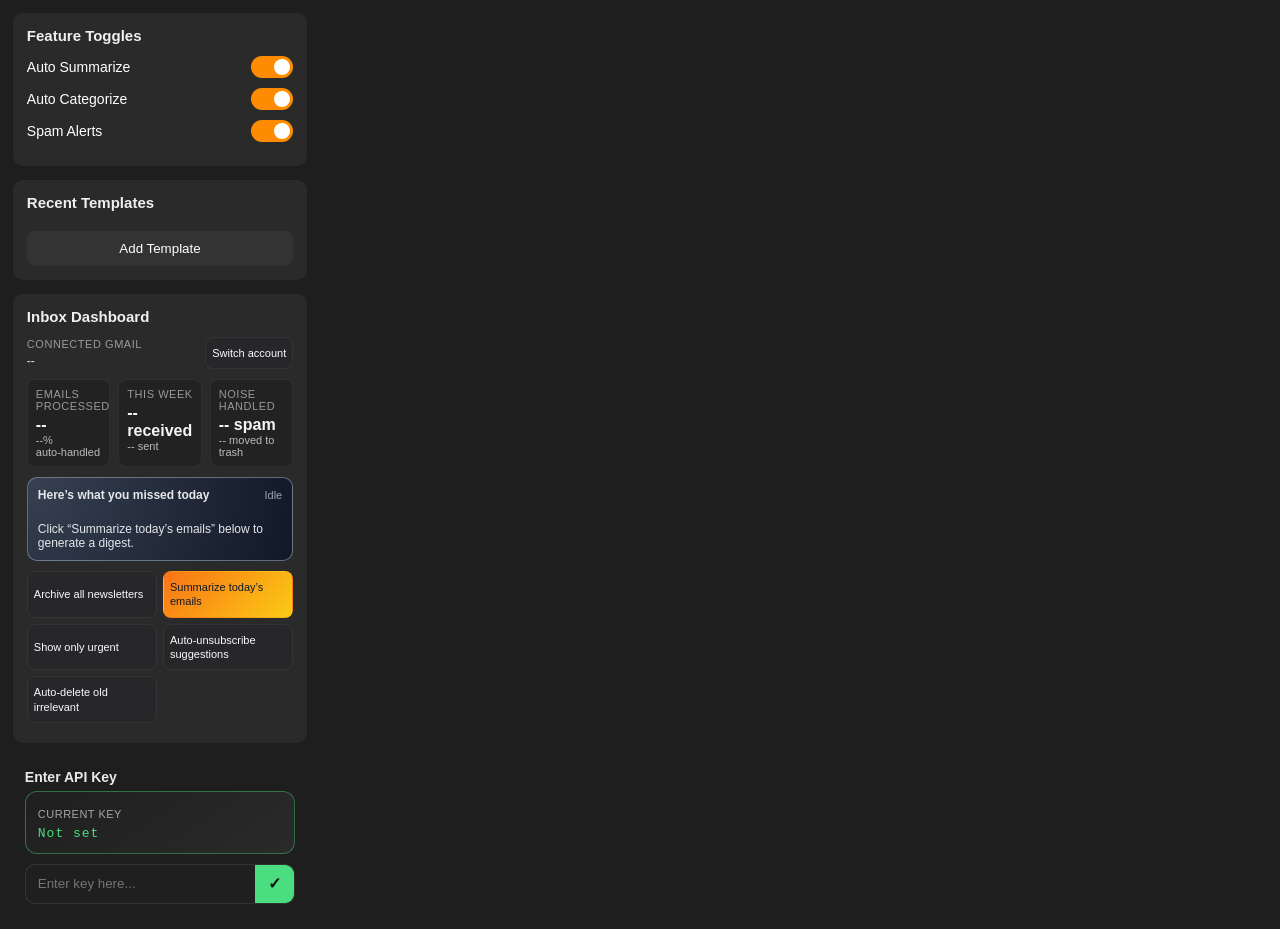
==== popup/popup.html @ d18fc06d "feat + perf: prototype completed" ====
<!DOCTYPE html>
<html lang="en">

<head>
    <meta charset="UTF-8">
    <title>InboxZero AI</title>
    <link rel="stylesheet" href="popup.css">
</head>

<body>
    <div class="container">

        <!-- TOGGLES -->
        <div class="section">
            <h2>Feature Toggles</h2>

            <div class="toggle-row">
                <span>Auto Summarize</span>
                <label class="switch">
                    <input type="checkbox" id="toggleSummarize" checked>
                    <span class="slider"></span>
                </label>
            </div>

            <div class="toggle-row">
                <span>Auto Categorize</span>
                <label class="switch">
                    <input type="checkbox" id="toggleCategorize" checked>
                    <span class="slider"></span>
                </label>
            </div>

            <div class="toggle-row">
                <span>Spam Alerts</span>
                <label class="switch">
                    <input type="checkbox" id="toggleSpam" checked>
                    <span class="slider"></span>
                </label>
            </div>
        </div>
        <!-- TEMPLATES -->
        <div class="section">
            <h2>Recent Templates</h2>

            <div class="template-list" id="templateList"></div>

            <div class="template-area">

                <button class="template-btn" id="addTemplateBtn">Add Template</button>

                <div class="template-wrap" id="addTemplateWrap">
                    <input id="templateInput" class="template-input" placeholder="Type template text here...">
                    <button class="template-send" id="saveTemplate">✓</button>
                    <button class="template-cancel" id="cancelTemplate">✕</button>
                </div>

            </div>
        </div>

        <!-- STATS / DASHBOARD -->
        <div class="section">
            <h2>Inbox Dashboard</h2>

            <div class="account-row">
                <div class="account-left">
                    <div class="metric-label">Connected Gmail</div>
                    <div id="connectedEmail" class="account-email">--</div>
                </div>
                <button id="switchGmailBtn" class="qa-btn">Switch account</button>
            </div>

            <div class="metrics-grid">
                <div class="metric-card">
                    <div class="metric-label">Emails processed</div>
                    <div id="metricEmailsProcessed" class="metric-value">--</div>
                    <div id="metricAutoHandled" class="metric-sub">--% auto‑handled</div>
                </div>
                <div class="metric-card">
                    <div class="metric-label">This week</div>
                    <div id="metricWeekReceived" class="metric-value">-- received</div>
                    <div id="metricWeekSent" class="metric-sub">-- sent</div>
                </div>
                <div class="metric-card">
                    <div class="metric-label">Noise handled</div>
                    <div id="metricSpam" class="metric-value">-- spam</div>
                    <div id="metricTrash" class="metric-sub">-- moved to trash</div>
                </div>
            </div>

            <div class="ai-panel">
                <div class="ai-panel-header">
                    <span class="ai-title">Here’s what you missed today</span>
                    <span id="aiSummaryStatus" class="ai-status">Idle</span>
                </div>
                <div id="aiSummaryBody" class="ai-body">
                    Click “Summarize today’s emails” below to generate a digest.
                </div>
            </div>

            <div class="quick-actions">
                <button id="actionArchiveNewsletters" class="qa-btn">Archive all newsletters</button>
                <button id="actionSummarizeToday" class="qa-btn primary">Summarize today’s emails</button>
                <button id="actionShowUrgent" class="qa-btn">Show only urgent</button>
                <button id="actionAutoUnsub" class="qa-btn">Auto‑unsubscribe suggestions</button>
                <button id="actionAutoDeleteOld" class="qa-btn">Auto‑delete old irrelevant</button>
            </div>

            <div id="dashboardStatus" class="dashboard-status"></div>
        </div>

        <!-- API -->
        <div class="api-section">
            <div class="api-header">
                <h3>Enter API Key</h3>
            </div>

            <!-- Stylish key display -->
            <div id="keyContainer" class="key-container">
                <span class="key-label">Current Key</span>
                <div id="keyDisplay" class="key-display">
                    Not set
                </div>
            </div>

            <!-- Input row -->
            <div class="api-input-row">
                <input id="apiInput" class="api-input" placeholder="Enter key here...">
                <button id="saveKey" class="api-send">✓</button>
            </div>
        </div>

    </div>
    <script src="popup.js"></script>
</body>

</html>
---- popup/popup.css ----
body {
    margin: 0;
    width: 320px;
    font-family: Arial, sans-serif;
    background: #1e1e1e;
    color: #fff;
    border-radius: 3mm;
}

.container {
    padding: 1vw;
}

.section {
    background: #2a2a2a;
    border-radius: 10px;
    padding: 14px;
    margin-bottom: 14px;
}

.section h2 {
    margin: 0 0 12px;
    font-size: 15px;
    font-weight: 600;
    color: #f0f0f0;
}

.toggle-row {
    display: flex;
    justify-content: space-between;
    align-items: center;
    margin: 10px 0;
    font-size: 14px;
}

/* SWITCH */
.switch {
    position: relative;
    width: 42px;
    height: 22px;
}

.switch input {
    display: none;
}

.slider {
    position: absolute;
    inset: 0;
    background: #555;
    border-radius: 34px;
    transition: .35s;
    cursor: pointer;
}

.slider:before {
    content: "";
    position: absolute;
    height: 16px;
    width: 16px;
    left: 3px;
    bottom: 3px;
    background: white;
    border-radius: 50%;
    transition: .35s;
}

input:checked+.slider {
    background: #ff8c00;
}

input:checked+.slider:before {
    transform: translateX(20px);
}

/* TEMPLATE LIST */
.template-list {
    max-height: 140px;
    overflow-y: auto;
    padding-right: 4px;
}

.template-box {
    position: relative;
    background: #333;
    border-radius: 8px;
    padding: 10px;
    margin-bottom: 8px;
    font-size: 13px;
    white-space: nowrap;
    overflow: hidden;
    text-overflow: ellipsis;
    cursor: pointer;
    transition: background .2s, box-shadow .25s, font-weight .2s, border .2s;
    border: 1px solid transparent;
}

.template-box::after {
    content: "";
    position: absolute;
    top: 0;
    left: -100%;
    width: 60%;
    height: 100%;
    background: linear-gradient(120deg,
            transparent,
            rgba(255, 255, 255, .18),
            transparent);
    transition: left 1.5s ease;
}

.template-box:hover {
    background: #3d3d3d;
    font-weight: bold;
    box-shadow: 0 0 8px rgba(255, 255, 255, .12);
    border: 1px solid rgba(255, 255, 255, .08);
}

.template-box:hover::after {
    left: 140%;
}

/* Scrollbar */
.template-list::-webkit-scrollbar {
    width: 6px;
}

.template-list::-webkit-scrollbar-thumb {
    background: #555;
    border-radius: 6px;
}

/* Stats */
.placeholder {
    font-size: 13px;
    color: #bbb;
}

/* DASHBOARD */
.metrics-grid {
    display: grid;
    grid-template-columns: repeat(3, minmax(0, 1fr));
    gap: 8px;
    margin-bottom: 10px;
}

.metric-card {
    background: #222;
    border-radius: 8px;
    padding: 8px;
    border: 1px solid rgba(255,255,255,0.06);
}

.metric-label {
    font-size: 11px;
    text-transform: uppercase;
    letter-spacing: .05em;
    color: #999;
    margin-bottom: 4px;
}

.metric-value {
    font-size: 16px;
    font-weight: 700;
    color: #f5f5f5;
}

.metric-sub {
    font-size: 11px;
    color: #bbb;
}

.ai-panel {
    margin-top: 8px;
    padding: 10px;
    border-radius: 10px;
    background: radial-gradient(circle at top left, #374151, #111827);
    border: 1px solid rgba(148, 163, 184, 0.6);
}

.ai-panel-header {
    display: flex;
    justify-content: space-between;
    align-items: center;
    margin-bottom: 6px;
}

.ai-title {
    font-size: 12px;
    font-weight: 600;
    color: #e5e7eb;
}

.ai-status {
    font-size: 11px;
    color: #9ca3af;
}

.ai-body {
    font-size: 12px;
    color: #e5e7eb;
    white-space: pre-line;
}

.quick-actions {
    margin-top: 10px;
    display: grid;
    grid-template-columns: repeat(2, minmax(0, 1fr));
    gap: 6px;
}

.qa-btn {
    background: #27272a;
    border-radius: 8px;
    border: 1px solid rgba(255,255,255,0.06);
    color: #f9fafb;
    font-size: 11px;
    padding: 8px 6px;
    cursor: pointer;
    text-align: left;
    line-height: 1.3;
}

.qa-btn.primary {
    background: linear-gradient(135deg, #f97316, #facc15);
    color: #111827;
    border-color: transparent;
}

.qa-btn:hover {
    filter: brightness(1.08);
}

.dashboard-status {
    margin-top: 6px;
    font-size: 11px;
    color: #9ca3af;
}

.account-row {
    display: flex;
    justify-content: space-between;
    align-items: center;
    gap: 8px;
    margin-bottom: 10px;
}

.account-left {
    min-width: 0;
}

.account-email {
    font-size: 12px;
    color: #e5e7eb;
    white-space: nowrap;
    overflow: hidden;
    text-overflow: ellipsis;
    max-width: 200px;
}

/* API */
.template-area {
    margin-top: 8px;
}

.template-btn {
    width: 100%;
    background: #333;
    border: none;
    padding: 10px;
    border-radius: 8px;
    color: white;
    cursor: pointer;
    transition: .2s;
}

.api-btn:hover {
    background: #444;
}

.template-wrap {
    display: none;
    position: relative;
}

.template-send {
    position: absolute;
    right: 6px;
    top: 50%;
    transform: translateY(-50%);
    border: none;
    background: #ff8c00;
    color: white;
    font-size: 11px;
    padding: 4px 7px;
    border-radius: 5px;
    cursor: pointer;
}

/* delete icon */
.template-delete {
    position: absolute;
    right: 8px;
    top: 50%;
    transform: translateY(-50%);
    font-size: 12px;
    opacity: .6;
    cursor: pointer;
}

.template-delete:hover {
    opacity: 1;
}

/* empty state */
.no-templates {
    text-align: center;
    color: #888;
    font-size: 13px;
    padding: 10px 0;
}

.template-cancel {
    position: absolute;
    right: 34px;
    top: 50%;
    transform: translateY(-50%);
    border: none;
    background: #e74c3c;
    color: white;
    font-size: 11px;
    padding: 4px 7px;
    border-radius: 5px;
    cursor: pointer;
}

#addTemplateWrap {
    display: none;
}

.current-key {
    margin-top: 6px;
    font-size: 12px;
    color: #aaa;
    word-break: break-all;
    opacity: .85;
    color: #cc3333;
}

.current-key span {
    color: #fff;
    font-weight: bold;
}

.api-section {
    padding: 12px;
}

.api-header h3 {
    margin: 0 0 6px 0;
    font-size: 14px;
    font-weight: 600;
    opacity: 0.9;
}

/* Base key container styling */
.key-container {
    margin-bottom: 10px;
    padding: 12px;
    border-radius: 12px;
    background: linear-gradient(145deg, #1f1f1f, #2a2a2a);
    border: 1px solid rgba(74, 222, 128, 0.4);
    cursor: pointer;
    transition: all 0.2s ease;

    /* Always pulsing */
    animation: keyPulse 2.8s ease-in-out infinite;
}

/* Faster + stronger pulse on hover */
.key-container:hover {
    animation: keyPulseHover 1.2s ease-in-out infinite;
    border: 1px solid #4ade80;
}

/* Normal pulse */
@keyframes keyPulse {
    0% {
        box-shadow: 0 0 0px rgba(74, 222, 128, 0.2);
    }

    50% {
        box-shadow:
            0 0 10px rgba(74, 222, 128, 0.6),
            0 0 25px rgba(74, 222, 128, 0.3);
    }

    100% {
        box-shadow: 0 0 0px rgba(74, 222, 128, 0.2);
    }
}

/* Faster, stronger hover pulse */
@keyframes keyPulseHover {
    0% {
        box-shadow: 0 0 5px rgba(74, 222, 128, 0.5);
    }

    50% {
        box-shadow:
            0 0 18px rgba(74, 222, 128, 1),
            0 0 35px rgba(74, 222, 128, 0.7);
    }

    100% {
        box-shadow: 0 0 5px rgba(74, 222, 128, 0.5);
    }
}

.key-label {
    font-size: 11px;
    opacity: 0.6;
    letter-spacing: 0.5px;
    text-transform: uppercase;
}

.key-display {
    margin-top: 4px;
    font-family: monospace;
    font-size: 13px;
    word-break: break-all;
    color: #4ade80;
    /* soft green */
    letter-spacing: 1px;
}

.api-input-row {
    display: grid;
    grid-template-columns: 1fr 40px;
    gap: 0; /* remove separation */
    margin-top: 10px;
}

.api-input {
    height: 40px;
    padding: 0 12px;

    border: 1px solid #333;
    border-right: none;
    border-radius: 10px 0 0 10px;

    background: #1f1f1f;
    color: white;
    box-sizing: border-box;
}

.api-send {
    height: 40px;
    width: 40px;

    border: 1px solid #333;
    border-left: none;
    border-radius: 0 10px 10px 0;

    background: #4ade80;
    color: #111;
    font-weight: bold;
    font-size: 16px;

    display: flex;
    align-items: center;
    justify-content: center;

    cursor: pointer;
    transition: background 0.2s ease;
}

.api-send:hover {
    background: #22c55e;
}
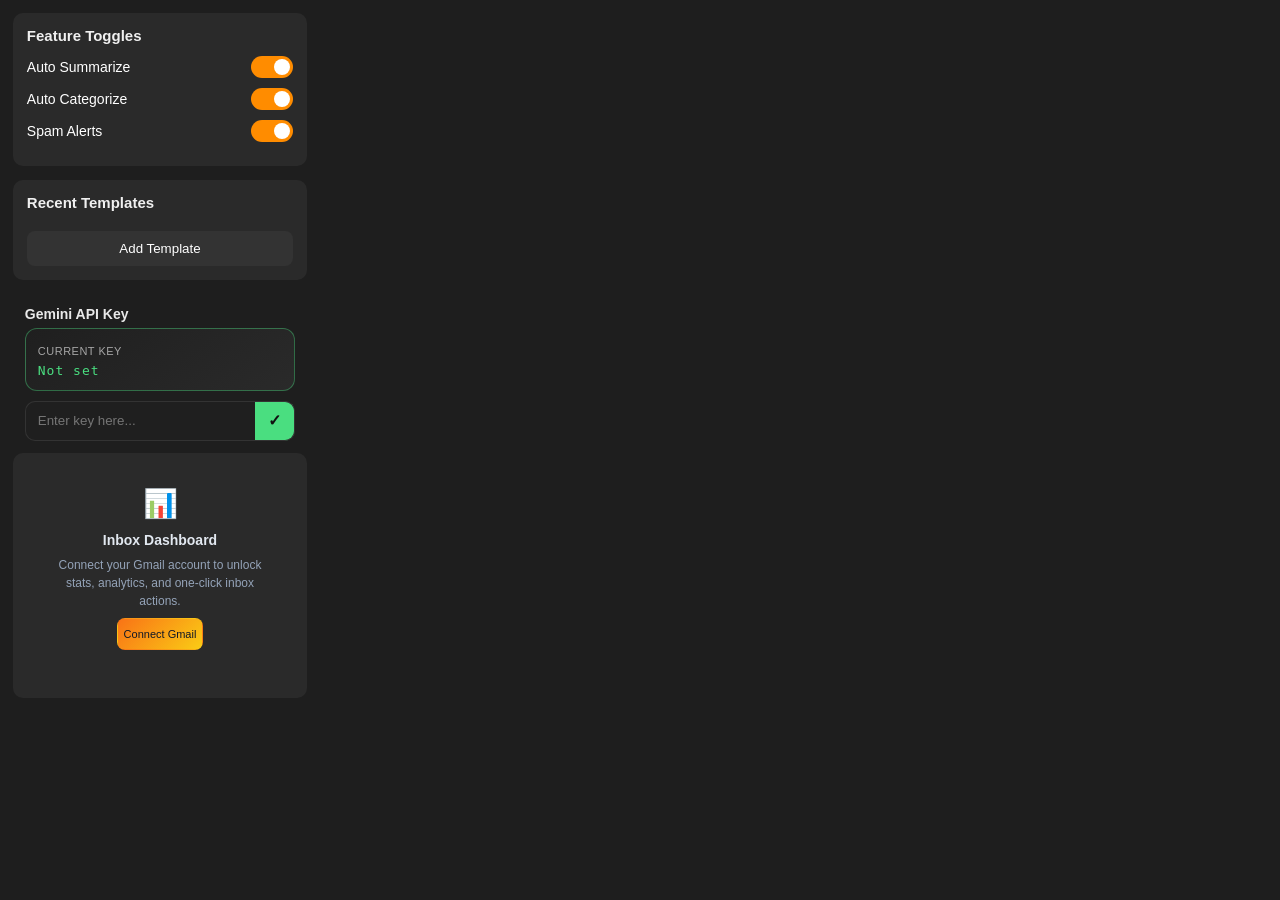
==== commit 674f632a: "feat: added oauth as dev" ====
--- a/popup/popup.html
+++ b/popup/popup.html
@@ -1,19 +1,16 @@
 <!DOCTYPE html>
 <html lang="en">
-
 <head>
     <meta charset="UTF-8">
     <title>InboxZero AI</title>
     <link rel="stylesheet" href="popup.css">
 </head>
-
 <body>
     <div class="container">
 
-        <!-- TOGGLES -->
+        <!-- FEATURE TOGGLES -->
         <div class="section">
             <h2>Feature Toggles</h2>
-
             <div class="toggle-row">
                 <span>Auto Summarize</span>
                 <label class="switch">
@@ -21,7 +18,6 @@
                     <span class="slider"></span>
                 </label>
             </div>
-
             <div class="toggle-row">
                 <span>Auto Categorize</span>
                 <label class="switch">
@@ -29,7 +25,6 @@
                     <span class="slider"></span>
                 </label>
             </div>
-
             <div class="toggle-row">
                 <span>Spam Alerts</span>
                 <label class="switch">
@@ -38,99 +33,104 @@
                 </label>
             </div>
         </div>
+
         <!-- TEMPLATES -->
         <div class="section">
             <h2>Recent Templates</h2>
-
             <div class="template-list" id="templateList"></div>
-
             <div class="template-area">
-
                 <button class="template-btn" id="addTemplateBtn">Add Template</button>
-
                 <div class="template-wrap" id="addTemplateWrap">
                     <input id="templateInput" class="template-input" placeholder="Type template text here...">
                     <button class="template-send" id="saveTemplate">✓</button>
                     <button class="template-cancel" id="cancelTemplate">✕</button>
                 </div>
-
             </div>
         </div>
 
-        <!-- STATS / DASHBOARD -->
-        <div class="section">
-            <h2>Inbox Dashboard</h2>
-
-            <div class="account-row">
-                <div class="account-left">
-                    <div class="metric-label">Connected Gmail</div>
-                    <div id="connectedEmail" class="account-email">--</div>
-                </div>
-                <button id="switchGmailBtn" class="qa-btn">Switch account</button>
-            </div>
-
-            <div class="metrics-grid">
-                <div class="metric-card">
-                    <div class="metric-label">Emails processed</div>
-                    <div id="metricEmailsProcessed" class="metric-value">--</div>
-                    <div id="metricAutoHandled" class="metric-sub">--% auto‑handled</div>
-                </div>
-                <div class="metric-card">
-                    <div class="metric-label">This week</div>
-                    <div id="metricWeekReceived" class="metric-value">-- received</div>
-                    <div id="metricWeekSent" class="metric-sub">-- sent</div>
-                </div>
-                <div class="metric-card">
-                    <div class="metric-label">Noise handled</div>
-                    <div id="metricSpam" class="metric-value">-- spam</div>
-                    <div id="metricTrash" class="metric-sub">-- moved to trash</div>
-                </div>
-            </div>
-
-            <div class="ai-panel">
-                <div class="ai-panel-header">
-                    <span class="ai-title">Here’s what you missed today</span>
-                    <span id="aiSummaryStatus" class="ai-status">Idle</span>
-                </div>
-                <div id="aiSummaryBody" class="ai-body">
-                    Click “Summarize today’s emails” below to generate a digest.
-                </div>
-            </div>
-
-            <div class="quick-actions">
-                <button id="actionArchiveNewsletters" class="qa-btn">Archive all newsletters</button>
-                <button id="actionSummarizeToday" class="qa-btn primary">Summarize today’s emails</button>
-                <button id="actionShowUrgent" class="qa-btn">Show only urgent</button>
-                <button id="actionAutoUnsub" class="qa-btn">Auto‑unsubscribe suggestions</button>
-                <button id="actionAutoDeleteOld" class="qa-btn">Auto‑delete old irrelevant</button>
-            </div>
-
-            <div id="dashboardStatus" class="dashboard-status"></div>
-        </div>
-
-        <!-- API -->
+        <!-- API KEY -->
         <div class="api-section">
             <div class="api-header">
-                <h3>Enter API Key</h3>
+                <h3>Gemini API Key</h3>
             </div>
-
-            <!-- Stylish key display -->
             <div id="keyContainer" class="key-container">
                 <span class="key-label">Current Key</span>
-                <div id="keyDisplay" class="key-display">
-                    Not set
-                </div>
+                <div id="keyDisplay" class="key-display">Not set</div>
             </div>
-
-            <!-- Input row -->
             <div class="api-input-row">
                 <input id="apiInput" class="api-input" placeholder="Enter key here...">
                 <button id="saveKey" class="api-send">✓</button>
             </div>
         </div>
 
+        <!-- DASHBOARD (OAuth-gated) -->
+        <div class="section popup-oauth-section" id="dashboardSection">
+
+            <!-- OAuth connect prompt — shown when not connected -->
+            <div id="oauthGate" class="oauth-gate">
+                <div class="oauth-gate-icon">📊</div>
+                <div class="oauth-gate-title">Inbox Dashboard</div>
+                <div class="oauth-gate-sub">Connect your Gmail account to unlock stats, analytics, and one-click inbox actions.</div>
+                <button id="btnPopupConnect" class="qa-btn primary">Connect Gmail</button>
+                <div id="msgPopupOAuth" class="dashboard-status"></div>
+            </div>
+
+            <!-- Dashboard — shown when OAuth is connected -->
+            <div id="dashboardContent" class="hidden">
+                <div class="dashboard-header-row">
+                    <h2>Inbox Dashboard</h2>
+                    <button id="btnPopupDisconnect" class="qa-btn small">Disconnect</button>
+                </div>
+
+                <div class="account-row">
+                    <div class="account-left">
+                        <div class="metric-label">Connected Gmail</div>
+                        <div id="connectedEmail" class="account-email">--</div>
+                    </div>
+                    <button id="switchGmailBtn" class="qa-btn">Switch account</button>
+                </div>
+
+                <div class="metrics-grid">
+                    <div class="metric-card">
+                        <div class="metric-label">Emails processed</div>
+                        <div id="metricEmailsProcessed" class="metric-value">--</div>
+                        <div id="metricAutoHandled" class="metric-sub">--% auto‑handled</div>
+                    </div>
+                    <div class="metric-card">
+                        <div class="metric-label">This week</div>
+                        <div id="metricWeekReceived" class="metric-value">-- received</div>
+                        <div id="metricWeekSent" class="metric-sub">-- sent</div>
+                    </div>
+                    <div class="metric-card">
+                        <div class="metric-label">Noise handled</div>
+                        <div id="metricSpam" class="metric-value">-- spam</div>
+                        <div id="metricTrash" class="metric-sub">-- moved to trash</div>
+                    </div>
+                </div>
+
+                <div class="ai-panel">
+                    <div class="ai-panel-header">
+                        <span class="ai-title">Here's what you missed today</span>
+                        <span id="aiSummaryStatus" class="ai-status">Idle</span>
+                    </div>
+                    <div id="aiSummaryBody" class="ai-body">
+                        Click "Summarize today's emails" below to generate a digest.
+                    </div>
+                </div>
+
+                <div class="quick-actions">
+                    <button id="actionArchiveNewsletters" class="qa-btn">Archive all newsletters</button>
+                    <button id="actionSummarizeToday" class="qa-btn primary">Summarize today's emails</button>
+                    <button id="actionShowUrgent" class="qa-btn">Show only urgent</button>
+                    <button id="actionAutoUnsub" class="qa-btn">Auto‑unsubscribe suggestions</button>
+                    <button id="actionAutoDeleteOld" class="qa-btn">Auto‑delete old irrelevant</button>
+                </div>
+
+                <div id="dashboardStatus" class="dashboard-status"></div>
+            </div>
+        </div>
+
     </div>
     <script src="popup.js"></script>
 </body>
-
-</html>+</html>
--- a/popup/popup.css
+++ b/popup/popup.css
@@ -477,4 +477,57 @@
 
 .api-send:hover {
     background: #22c55e;
-}+}
+/* ── Popup OAuth lock divider ─────────────────────────────── */
+/* ── Popup OAuth-gated Dashboard section ─────────────────── */
+.popup-oauth-section {
+    position: relative;
+}
+
+/* OAuth gate — connect prompt */
+.oauth-gate {
+    display: flex;
+    flex-direction: column;
+    align-items: center;
+    gap: 8px;
+    padding: 20px 12px;
+    text-align: center;
+}
+
+.oauth-gate-icon {
+    font-size: 28px;
+    margin-bottom: 4px;
+}
+
+.oauth-gate-title {
+    font-size: 14px;
+    font-weight: 600;
+    color: #e2e8f0;
+}
+
+.oauth-gate-sub {
+    font-size: 12px;
+    color: #94a3b8;
+    line-height: 1.5;
+    max-width: 220px;
+}
+
+.dashboard-header-row {
+    display: flex;
+    align-items: center;
+    justify-content: space-between;
+    margin-bottom: 8px;
+}
+
+.dashboard-header-row h2 {
+    margin: 0;
+}
+
+.qa-btn.small {
+    font-size: 10px;
+    padding: 3px 8px;
+}
+
+.hidden {
+    display: none !important;
+}
